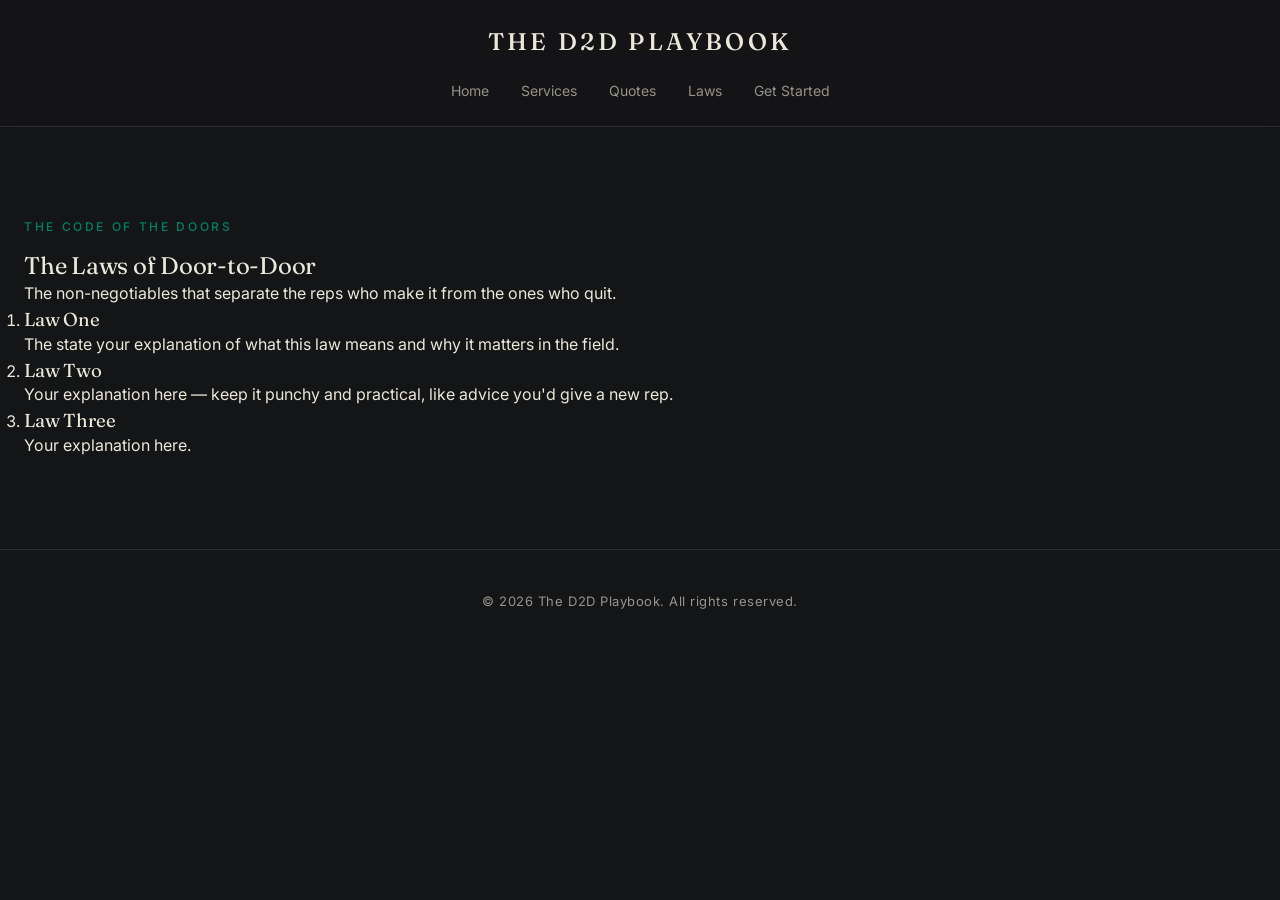
==== laws.html @ c24c46e9 "Create laws.html" ====
<!DOCTYPE html>
<html lang="en">
<head>
  <meta charset="UTF-8">
  <meta name="viewport" content="width=device-width, initial-scale=1.0">
  <title>The Laws of Door-to-Door — The D2D Playbook</title>
  <link rel="preconnect" href="https://fonts.googleapis.com">
  <link rel="preconnect" href="https://fonts.gstatic.com" crossorigin>
  <link href="https://fonts.googleapis.com/css2?family=Fraunces:opsz,wght@9..144,400;9..144,500;9..144,600&family=Inter:wght@400;500&display=swap" rel="stylesheet">
  <link rel="stylesheet" href="style.css">
</head>
<body>

  <header class="nav">
    <div class="nav-inner">
      <a href="index.html" class="logo">The D2D Playbook</a>
      <nav class="nav-links">
        <a href="index.html">Home</a>
        <a href="index.html#services">Services</a>
        <a href="quotes.html">Quotes</a>
        <a href="laws.html">Laws</a>
        <a href="index.html#contact" class="nav-cta">Get Started</a>
      </nav>
    </div>
  </header>

  <section class="laws reveal">
    <p class="eyebrow">The Code of the Doors</p>
    <h1>The Laws of Door-to-Door</h1>
    <p class="laws-intro">The non-negotiables that separate the reps who make it from the ones who quit.</p>

    <ol class="law-list">
      <li class="law">
        <h3>Law One</h3>
        <p>The state your explanation of what this law means and why it matters in the field.</p>
      </li>
      <li class="law">
        <h3>Law Two</h3>
        <p>Your explanation here — keep it punchy and practical, like advice you'd give a new rep.</p>
      </li>
      <li class="law">
        <h3>Law Three</h3>
        <p>Your explanation here.</p>
      </li>
    </ol>

  </section>

  <footer class="footer">
    <p>© 2026 The D2D Playbook. All rights reserved.</p>
  </footer>

  <script>
    const io = new IntersectionObserver((entries) => {
      entries.forEach((e) => { if (e.isIntersecting) e.target.classList.add('in'); });
    }, { threshold: 0.15 });
    document.querySelectorAll('.reveal').forEach((el) => io.observe(el));
  </script>

</body>
</html>
---- style.css ----
:root {
  --bg: #141517;
  --panel: #1b1d20;
  --text: #ece7db;
  --muted: #97938a;
  --accent: #008264;
  --line: rgba(236, 231, 219, 0.12);
}

* { margin: 0; padding: 0; box-sizing: border-box; }
html { scroll-behavior: smooth; }

body {
  background: var(--bg);
  color: var(--text);
  font-family: 'Inter', sans-serif;
  line-height: 1.7;
  -webkit-font-smoothing: antialiased;
}

h1, h2, h3 {
  font-family: 'Fraunces', serif;
  font-weight: 400;
  line-height: 1.1;
  letter-spacing: -0.01em;
}

.eyebrow {
  font-family: 'Inter', sans-serif;
  font-size: 12px;
  font-weight: 500;
  letter-spacing: 0.22em;
  text-transform: uppercase;
  color: var(--accent);
  margin-bottom: 16px;
}

.nav {
  position: sticky;
  top: 0;
  background: rgba(20, 21, 23, 0.85);
  backdrop-filter: blur(10px);
  -webkit-backdrop-filter: blur(10px);
  border-bottom: 1px solid var(--line);
  z-index: 20;
}
.nav-inner {
  max-width: 1080px;
  margin: 0 auto;
  padding: 22px 24px;
  display: flex;
  flex-direction: column;
  align-items: center;
  gap: 14px;
}
.logo {
  font-family: 'Fraunces', serif;
  font-size: clamp(17px, 4.5vw, 24px);
  font-weight: 500;
  letter-spacing: 0.14em;
  text-transform: uppercase;
  color: var(--text);
  text-decoration: none;
}
.nav-links a {
  margin: 0 14px;
  text-decoration: none;
  color: var(--muted);
  font-size: 14px;
  transition: color 0.3s ease;
}
.nav-links a:hover { color: var(--text); }
.nav-cta { color: var(--accent); }

.btn {
  display: inline-block;
  font-family: 'Inter', sans-serif;
  font-size: 14px;
  font-weight: 500;
  letter-spacing: 0.08em;
  text-transform: uppercase;
  color: var(--bg);
  background: var(--accent);
  padding: 15px 32px;
  border-radius: 2px;
  text-decoration: none;
  transition: transform 0.3s ease, background 0.3s ease;
}
.btn:hover { background: #00a07b; transform: translateY(-2px); }

section { padding: 90px 24px; scroll-margin-top: 130px; }

.hero {
  max-width: 900px;
  margin: 0 auto;
  padding: 130px 24px 100px;
  text-align: center;
}
.hero h1 { font-size: clamp(42px, 7vw, 76px); margin-bottom: 24px; }
.hero p:not(.eyebrow) {
  color: var(--muted);
  font-size: clamp(16px, 2.2vw, 20px);
  max-width: 620px;
  margin: 0 auto 36px;
}

.services { max-width: 1080px; margin: 0 auto; }
.services h2 { font-size: clamp(28px, 4.5vw, 44px); margin-bottom: 48px; max-width: 640px; }
.cards { display: flex; gap: 24px; flex-wrap: wrap; }
.card {
  flex: 1;
  min-width: 260px;
  background: var(--panel);
  border: 1px solid var(--line);
  border-radius: 3px;
  padding: 36px 30px;
  transition: border-color 0.3s ease, transform 0.3s ease;
}
.card:hover { border-color: rgba(0, 130, 100, 0.5); transform: translateY(-3px); }
.card-num {
  display: block;
  font-family: 'Fraunces', serif;
  font-size: 14px;
  color: var(--accent);
  letter-spacing: 0.1em;
  margin-bottom: 18px;
}
.card h3 { font-size: 22px; margin-bottom: 14px; }
.card p { color: var(--muted); font-size: 15.5px; }

.about { max-width: 900px; margin: 0 auto; text-align: center; }
.about h2 { font-size: clamp(28px, 4.5vw, 44px); margin-bottom: 32px; }
.about p:not(.eyebrow) {
  color: var(--muted);
  max-width: 620px;
  margin: 0 auto;
  font-size: 17px;
}
.about-photo {
  width: 240px;
  height: 240px;
  object-fit: cover;
  object-position: center 30%;
  border-radius: 50%;
  display: block;
  margin: 0 auto 32px;
  padding: 6px;
  border: 1px solid rgba(0, 130, 100, 0.55);
  background: var(--bg);
}

.cta { max-width: 760px; margin: 0 auto; text-align: center; }
.cta h2 { font-size: clamp(30px, 5vw, 52px); margin-bottom: 20px; }
.cta p:not(.eyebrow) { color: var(--muted); margin-bottom: 36px; }

/* QUOTES PAGE */
.quotes { max-width: 760px; margin: 0 auto; text-align: center; }
.quotes h1 { font-size: clamp(36px, 6vw, 60px); margin-bottom: 16px; }
.quotes-intro { color: var(--muted); margin-bottom: 56px; }
.quote {
  border-left: 2px solid var(--accent);
  padding: 8px 0 8px 28px;
  margin: 0 auto 40px;
  max-width: 620px;
  text-align: left;
}
.quote p {
  font-family: 'Fraunces', serif;
  font-size: clamp(20px, 3.2vw, 28px);
  line-height: 1.35;
  color: var(--text);
  margin-bottom: 12px;
}
.quote cite {
  font-family: 'Inter', sans-serif;
  font-style: normal;
  font-size: 13px;
  letter-spacing: 0.14em;
  text-transform: uppercase;
  color: var(--accent);
}

.footer {
  border-top: 1px solid var(--line);
  text-align: center;
  padding: 40px 24px;
  color: var(--muted);
  font-size: 13px;
  letter-spacing: 0.04em;
}

.reveal { opacity: 0; transform: translateY(18px); transition: opacity 0.9s ease, transform 0.9s ease; }
.reveal.in { opacity: 1; transform: none; }

@media (prefers-reduced-motion: reduce) {
  html { scroll-behavior: auto; }
  .reveal { opacity: 1; transform: none; transition: none; }
}
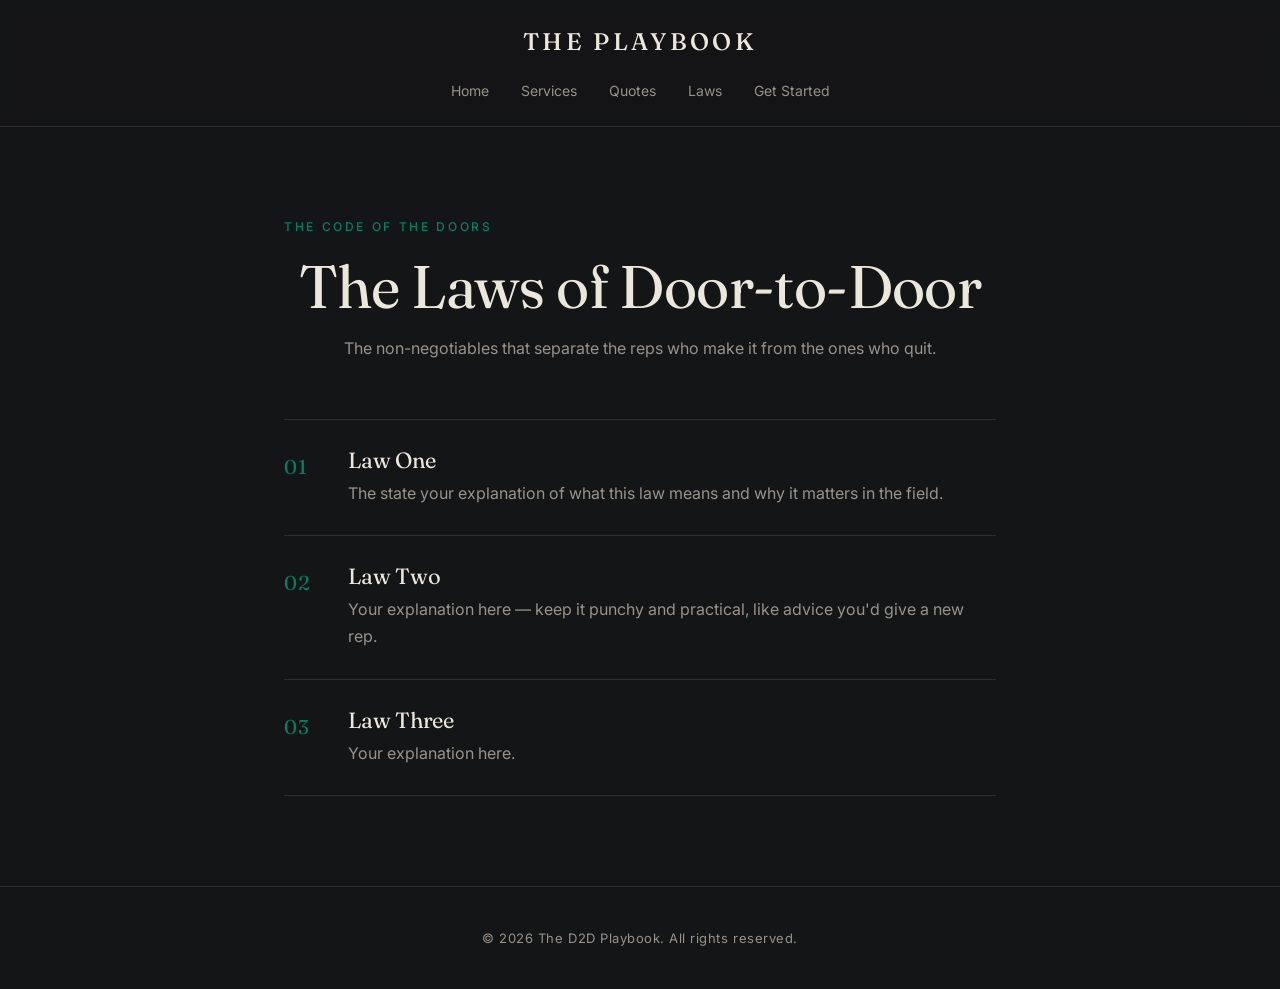
==== commit f3938331: "Update laws.html" ====
--- a/laws.html
+++ b/laws.html
@@ -3,7 +3,7 @@
 <head>
   <meta charset="UTF-8">
   <meta name="viewport" content="width=device-width, initial-scale=1.0">
-  <title>The Laws of Door-to-Door — The D2D Playbook</title>
+  <title>The Laws of Door-to-Door — THE PLAYBOOK</title>
   <link rel="preconnect" href="https://fonts.googleapis.com">
   <link rel="preconnect" href="https://fonts.gstatic.com" crossorigin>
   <link href="https://fonts.googleapis.com/css2?family=Fraunces:opsz,wght@9..144,400;9..144,500;9..144,600&family=Inter:wght@400;500&display=swap" rel="stylesheet">
@@ -13,7 +13,7 @@
 
   <header class="nav">
     <div class="nav-inner">
-      <a href="index.html" class="logo">The D2D Playbook</a>
+      <a href="index.html" class="logo">THE PLAYBOOK</a>
       <nav class="nav-links">
         <a href="index.html">Home</a>
         <a href="index.html#services">Services</a>
--- a/style.css
+++ b/style.css
@@ -188,6 +188,33 @@
   font-size: 13px;
   letter-spacing: 0.04em;
 }
+/* LAWS PAGE */
+.laws { max-width: 760px; margin: 0 auto; }
+.laws h1 { font-size: clamp(36px, 6vw, 60px); margin-bottom: 16px; text-align: center; }
+.laws-intro { color: var(--muted); margin-bottom: 56px; text-align: center; }
+.law-list {
+  list-style: none;
+  counter-reset: law;
+}
+.law {
+  counter-increment: law;
+  position: relative;
+  padding: 28px 0 28px 64px;
+  border-top: 1px solid var(--line);
+}
+.law:last-child { border-bottom: 1px solid var(--line); }
+.law::before {
+  content: counter(law, decimal-leading-zero);
+  position: absolute;
+  left: 0;
+  top: 30px;
+  font-family: 'Fraunces', serif;
+  font-size: 20px;
+  color: var(--accent);
+  letter-spacing: 0.05em;
+}
+.law h3 { font-size: 22px; margin-bottom: 8px; }
+.law p { color: var(--muted); font-size: 16px; }
 
 .reveal { opacity: 0; transform: translateY(18px); transition: opacity 0.9s ease, transform 0.9s ease; }
 .reveal.in { opacity: 1; transform: none; }
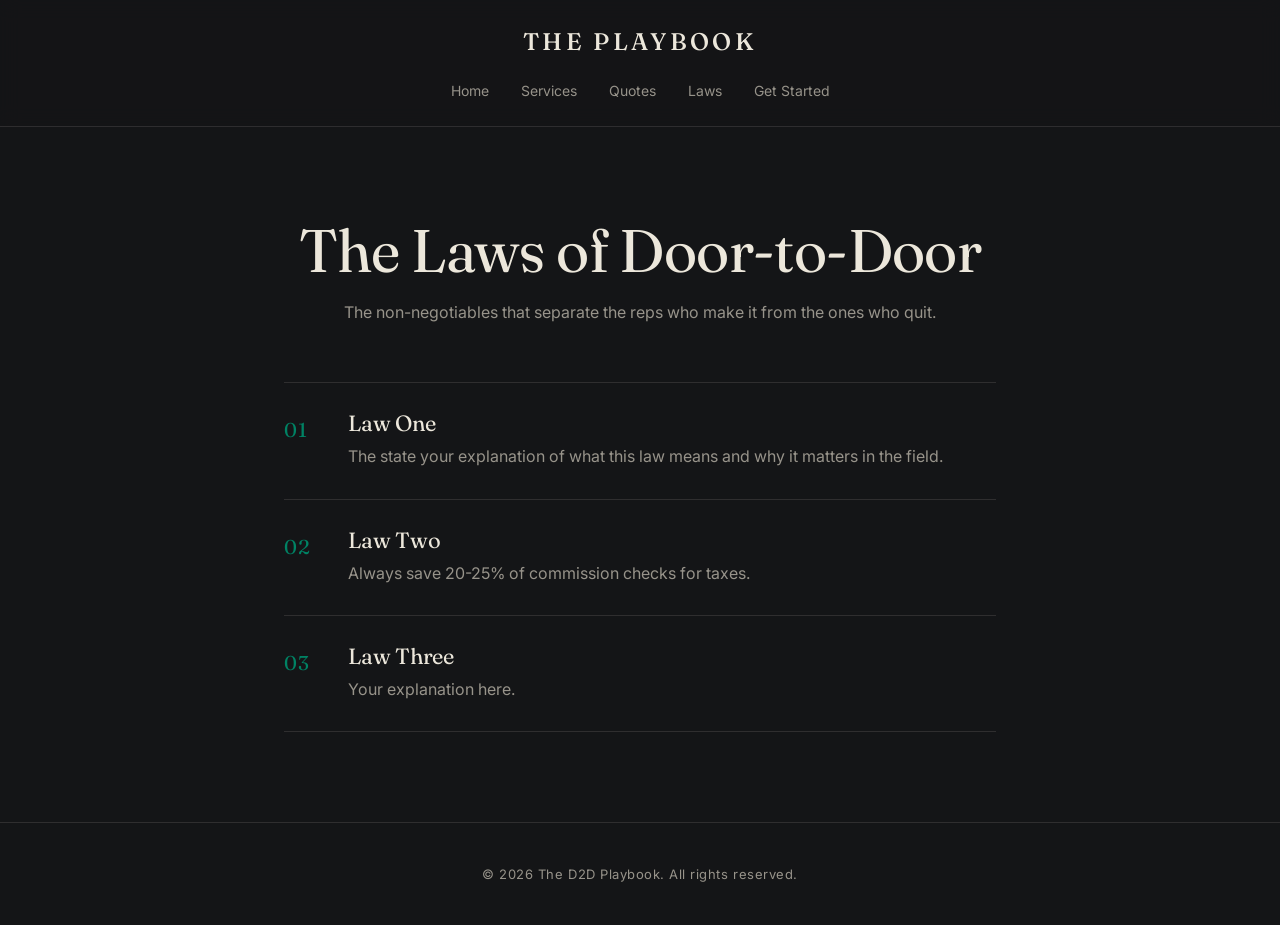
==== commit 58e307a2: "Update laws.html" ====
--- a/laws.html
+++ b/laws.html
@@ -25,7 +25,6 @@
   </header>
 
   <section class="laws reveal">
-    <p class="eyebrow">The Code of the Doors</p>
     <h1>The Laws of Door-to-Door</h1>
     <p class="laws-intro">The non-negotiables that separate the reps who make it from the ones who quit.</p>
 
@@ -36,7 +35,7 @@
       </li>
       <li class="law">
         <h3>Law Two</h3>
-        <p>Your explanation here — keep it punchy and practical, like advice you'd give a new rep.</p>
+        <p>Always save 20-25% of commission checks for taxes.</p>
       </li>
       <li class="law">
         <h3>Law Three</h3>
--- a/style.css
+++ b/style.css
@@ -223,3 +223,28 @@
   html { scroll-behavior: auto; }
   .reveal { opacity: 1; transform: none; transition: none; }
 }
+/* LAWS PAGE */
+.laws { max-width: 760px; margin: 0 auto; }
+.laws .eyebrow { text-align: center; }
+.laws h1 { font-size: clamp(36px, 6vw, 60px); margin-bottom: 16px; text-align: center; }
+.laws-intro { color: var(--muted); margin-bottom: 56px; text-align: center; }
+.law-list { list-style: none; counter-reset: law; }
+.law {
+  counter-increment: law;
+  position: relative;
+  padding: 28px 0 28px 64px;
+  border-top: 1px solid var(--line);
+}
+.law:last-child { border-bottom: 1px solid var(--line); }
+.law::before {
+  content: counter(law, decimal-leading-zero);
+  position: absolute;
+  left: 0;
+  top: 30px;
+  font-family: 'Fraunces', serif;
+  font-size: 20px;
+  color: var(--accent);
+  letter-spacing: 0.05em;
+}
+.law h3 { font-size: 22px; margin-bottom: 8px; }
+.law p { color: var(--muted); font-size: 16px; }
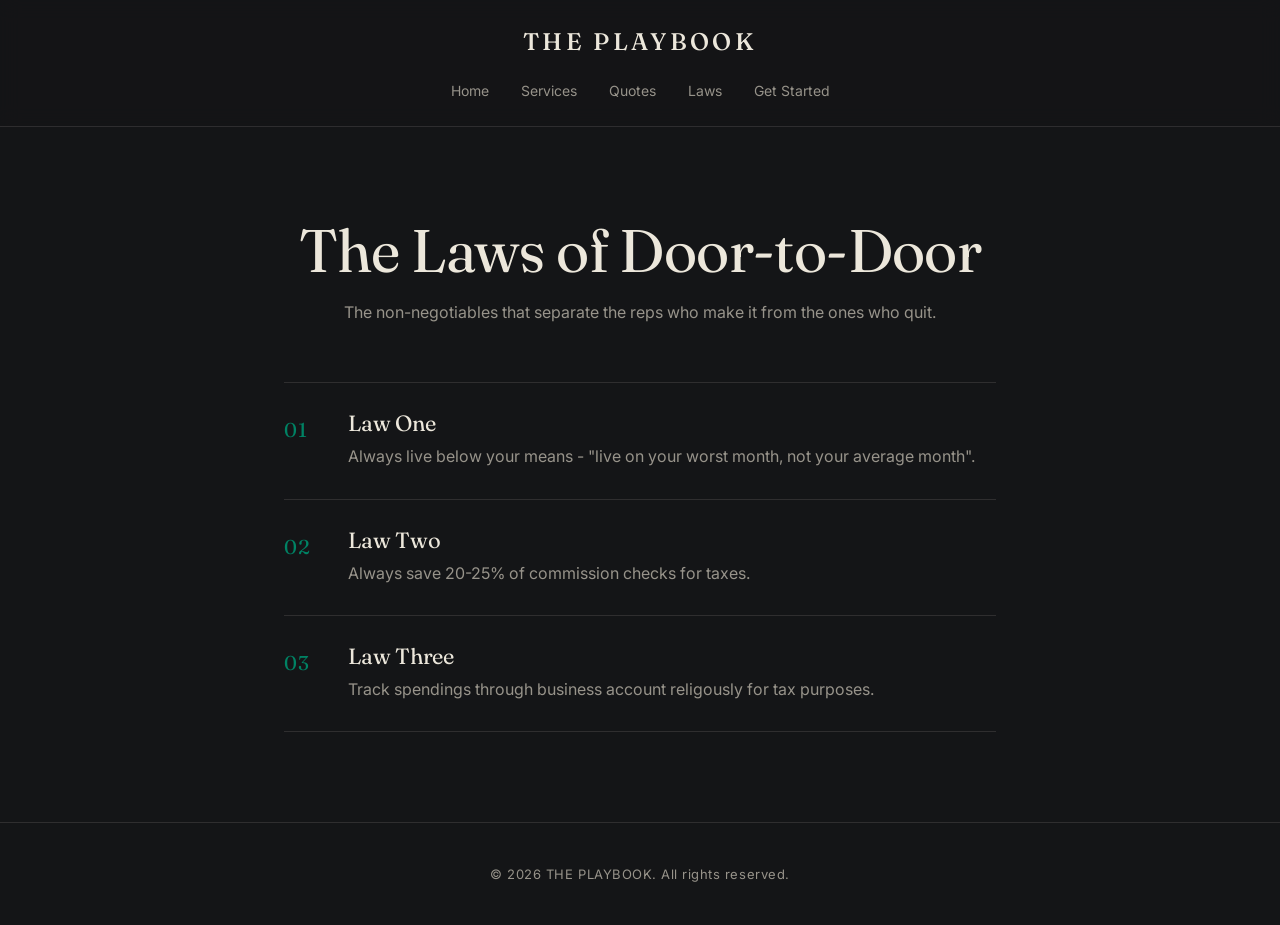
==== commit 5a9e3292: "Update laws.html" ====
--- a/laws.html
+++ b/laws.html
@@ -31,7 +31,7 @@
     <ol class="law-list">
       <li class="law">
         <h3>Law One</h3>
-        <p>The state your explanation of what this law means and why it matters in the field.</p>
+        <p>Always live below your means - "live on your worst month, not your average month".</p>
       </li>
       <li class="law">
         <h3>Law Two</h3>
@@ -39,14 +39,14 @@
       </li>
       <li class="law">
         <h3>Law Three</h3>
-        <p>Your explanation here.</p>
+        <p>Track spendings through business account religously for tax purposes.</p>
       </li>
     </ol>
 
   </section>
 
   <footer class="footer">
-    <p>© 2026 The D2D Playbook. All rights reserved.</p>
+    <p>© 2026 THE PLAYBOOK. All rights reserved.</p>
   </footer>
 
   <script>
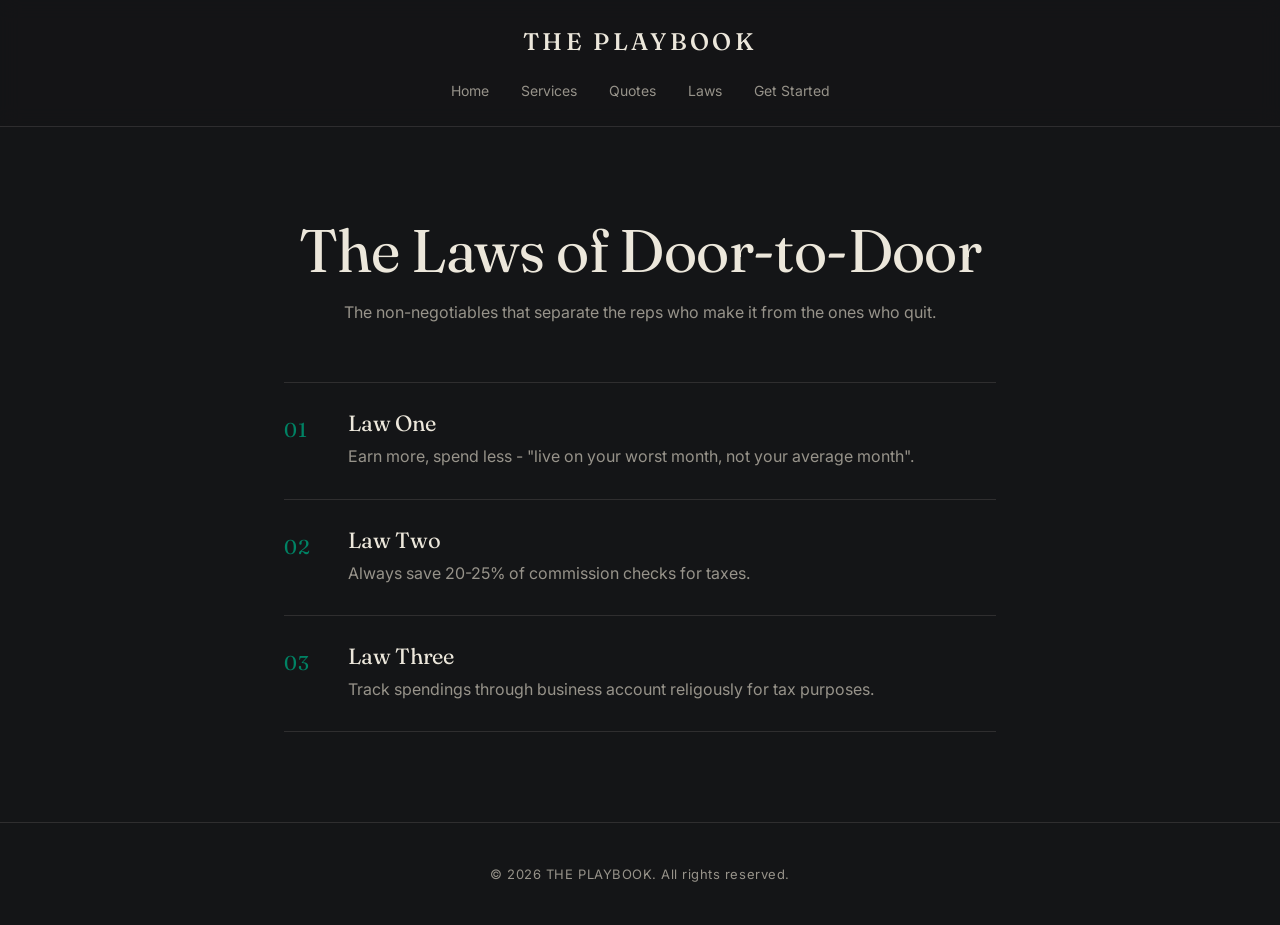
==== commit 5bd38f42: "Update laws.html" ====
--- a/laws.html
+++ b/laws.html
@@ -31,7 +31,7 @@
     <ol class="law-list">
       <li class="law">
         <h3>Law One</h3>
-        <p>Always live below your means - "live on your worst month, not your average month".</p>
+        <p>Earn more, spend less - "live on your worst month, not your average month".</p>
       </li>
       <li class="law">
         <h3>Law Two</h3>
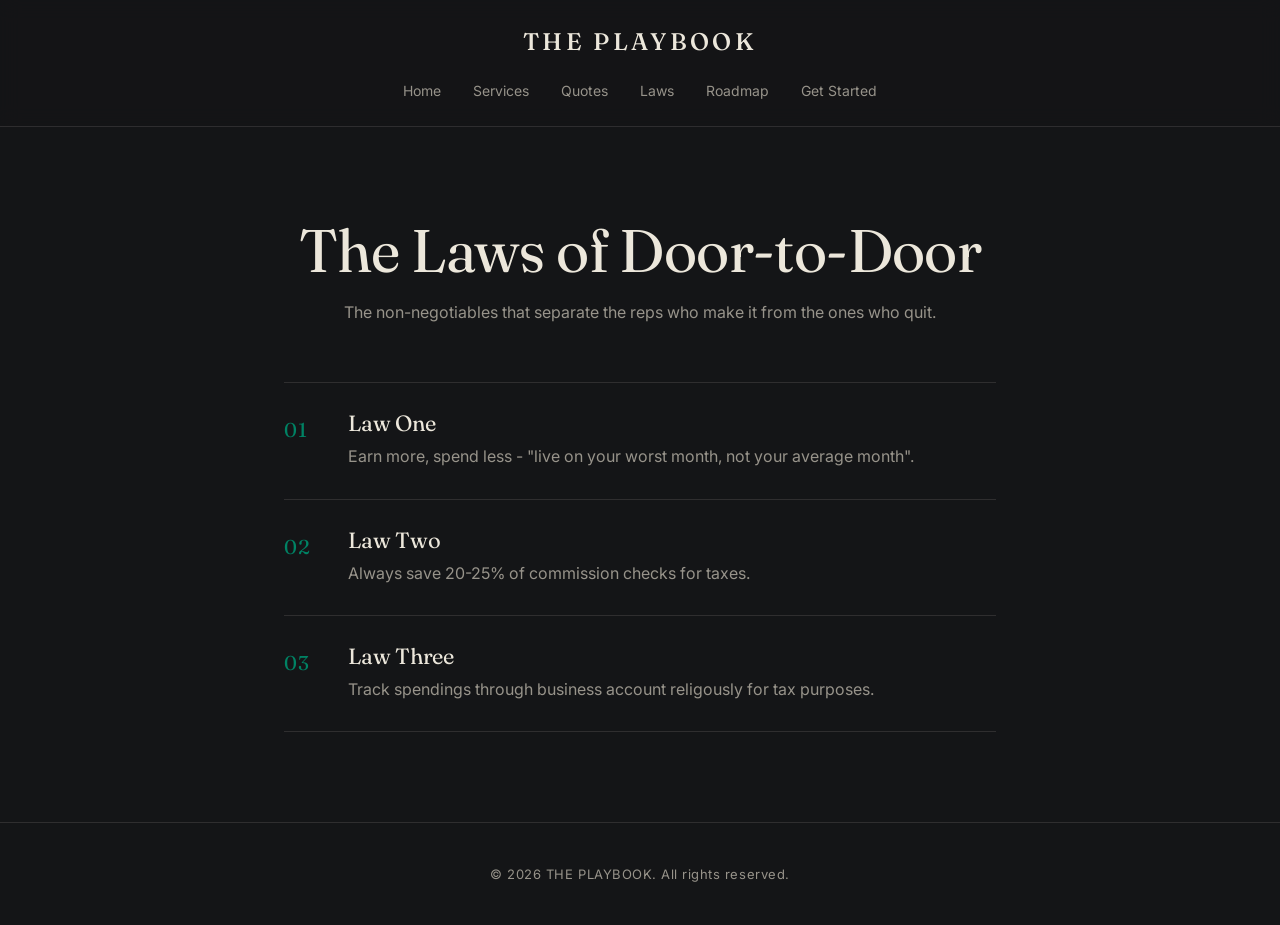
==== commit 1fd57e36: "Update laws.html" ====
--- a/laws.html
+++ b/laws.html
@@ -19,6 +19,7 @@
         <a href="index.html#services">Services</a>
         <a href="quotes.html">Quotes</a>
         <a href="laws.html">Laws</a>
+        <a href="roadmap.html">Roadmap</a>
         <a href="index.html#contact" class="nav-cta">Get Started</a>
       </nav>
     </div>
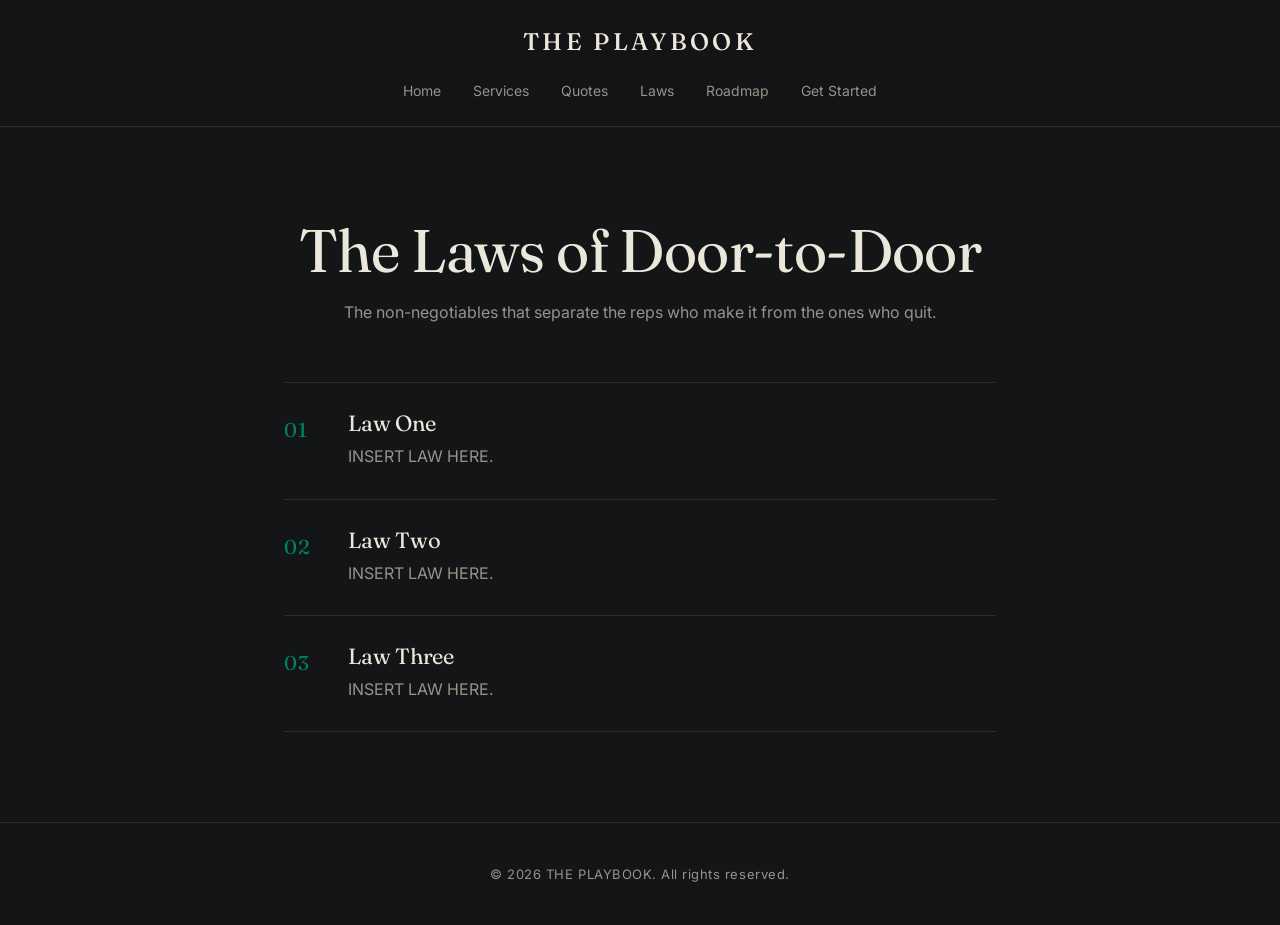
==== commit 45ccffae: "Update laws.html" ====
--- a/laws.html
+++ b/laws.html
@@ -32,15 +32,15 @@
     <ol class="law-list">
       <li class="law">
         <h3>Law One</h3>
-        <p>Earn more, spend less - "live on your worst month, not your average month".</p>
+        <p> INSERT LAW HERE.</p>
       </li>
       <li class="law">
         <h3>Law Two</h3>
-        <p>Always save 20-25% of commission checks for taxes.</p>
+        <p>INSERT LAW HERE.</p>
       </li>
       <li class="law">
         <h3>Law Three</h3>
-        <p>Track spendings through business account religously for tax purposes.</p>
+        <p>INSERT LAW HERE.</p>
       </li>
     </ol>
 
--- a/style.css
+++ b/style.css
@@ -248,3 +248,70 @@
 }
 .law h3 { font-size: 22px; margin-bottom: 8px; }
 .law p { color: var(--muted); font-size: 16px; }
+/* ROADMAP PAGE */
+.roadmap { max-width: 820px; margin: 0 auto; }
+.roadmap .eyebrow { text-align: center; }
+.roadmap h1 { font-size: clamp(36px, 6vw, 60px); text-align: center; margin-bottom: 16px; }
+.roadmap-intro {
+  color: var(--muted);
+  text-align: center;
+  max-width: 620px;
+  margin: 0 auto 64px;
+}
+.phase {
+  position: relative;
+  border-left: 2px solid var(--line);
+  padding: 0 0 56px 36px;
+  margin-left: 12px;
+}
+.phase:last-child { padding-bottom: 0; }
+.phase::before {
+  content: "";
+  position: absolute;
+  left: -9px;
+  top: 4px;
+  width: 16px;
+  height: 16px;
+  border-radius: 50%;
+  background: var(--accent);
+  border: 3px solid var(--bg);
+}
+.phase-tag {
+  font-family: 'Inter', sans-serif;
+  font-size: 12px;
+  font-weight: 500;
+  letter-spacing: 0.18em;
+  text-transform: uppercase;
+  color: var(--accent);
+}
+.phase h2 {
+  font-size: clamp(26px, 4vw, 38px);
+  margin: 8px 0 4px;
+}
+.phase-focus {
+  font-family: 'Fraunces', serif;
+  font-style: italic;
+  font-size: 18px;
+  color: var(--text);
+  margin-bottom: 16px;
+}
+.phase-body {
+  color: var(--muted);
+  margin-bottom: 20px;
+}
+.phase-points {
+  list-style: none;
+  padding: 0;
+}
+.phase-points li {
+  color: var(--muted);
+  padding: 8px 0 8px 22px;
+  position: relative;
+  border-top: 1px solid var(--line);
+}
+.phase-points li::before {
+  content: "→";
+  position: absolute;
+  left: 0;
+  color: var(--accent);
+}
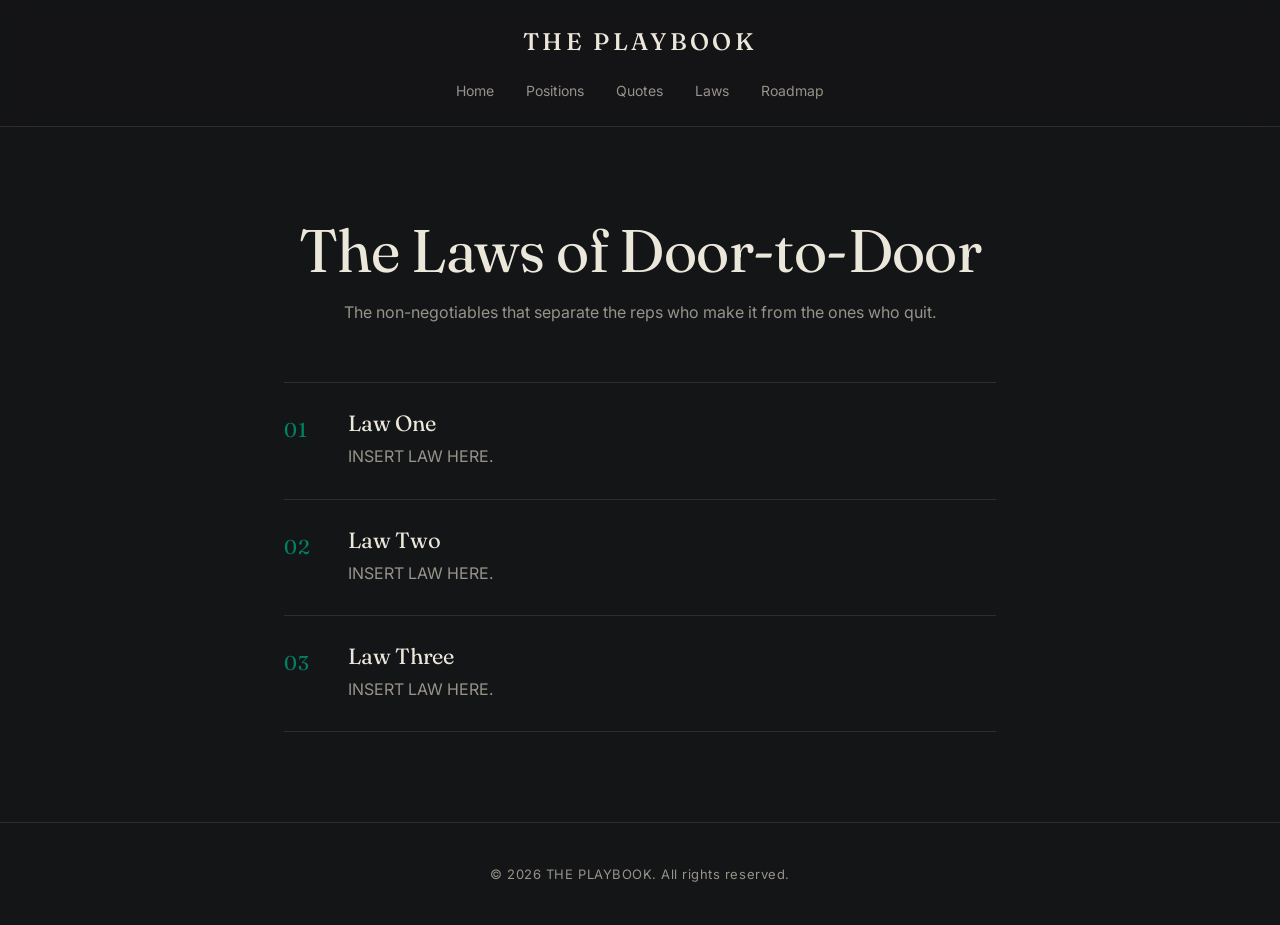
==== commit e453077b: "Update laws.html" ====
--- a/laws.html
+++ b/laws.html
@@ -16,11 +16,11 @@
       <a href="index.html" class="logo">THE PLAYBOOK</a>
       <nav class="nav-links">
         <a href="index.html">Home</a>
-        <a href="index.html#services">Services</a>
+        <a href="index.html#services">Positions</a>
         <a href="quotes.html">Quotes</a>
         <a href="laws.html">Laws</a>
         <a href="roadmap.html">Roadmap</a>
-        <a href="index.html#contact" class="nav-cta">Get Started</a>
+       
       </nav>
     </div>
   </header>
--- a/style.css
+++ b/style.css
@@ -315,3 +315,51 @@
   left: 0;
   color: var(--accent);
 }
+/* SIGNUP FORM */
+.signup { max-width: 560px; margin: 0 auto; text-align: center; }
+.signup h2 { font-size: clamp(28px, 4.5vw, 44px); margin-bottom: 12px; }
+.signup-intro { color: var(--muted); margin-bottom: 40px; }
+.signup-form { display: flex; flex-direction: column; gap: 14px; }
+.signup-form input {
+  width: 100%;
+  padding: 15px 18px;
+  background: var(--panel);
+  border: 1px solid var(--line);
+  border-radius: 3px;
+  color: var(--text);
+  font-family: 'Inter', sans-serif;
+  font-size: 16px;
+}
+.signup-form input::placeholder { color: var(--muted); }
+.signup-form input:focus { outline: none; border-color: var(--accent); }
+.signup-form .btn { border: none; cursor: pointer; margin-top: 8px; }
+/* HERO BUTTON SPACING */
+.hero .btn {
+  margin: 10px 8px;
+  padding: 12px 24px;
+  font-size: 13px;
+}
+
+/* POSITION PAY LINE */
+.card-pay {
+  margin-top: 20px;
+  padding-top: 16px;
+  border-top: 1px solid var(--line);
+  font-family: 'Inter', sans-serif;
+  font-size: 14px;
+  color: var(--muted);
+  letter-spacing: 0.03em;
+}
+.card-pay span {
+  color: var(--accent);
+  font-weight: 500;
+  font-size: 16px;
+}
+/* SPAM NOTE */
+.signup-note {
+  font-size: 13px;
+  color: var(--muted);
+  margin-top: -20px;
+  margin-bottom: 32px;
+  opacity: 0.8;
+}
